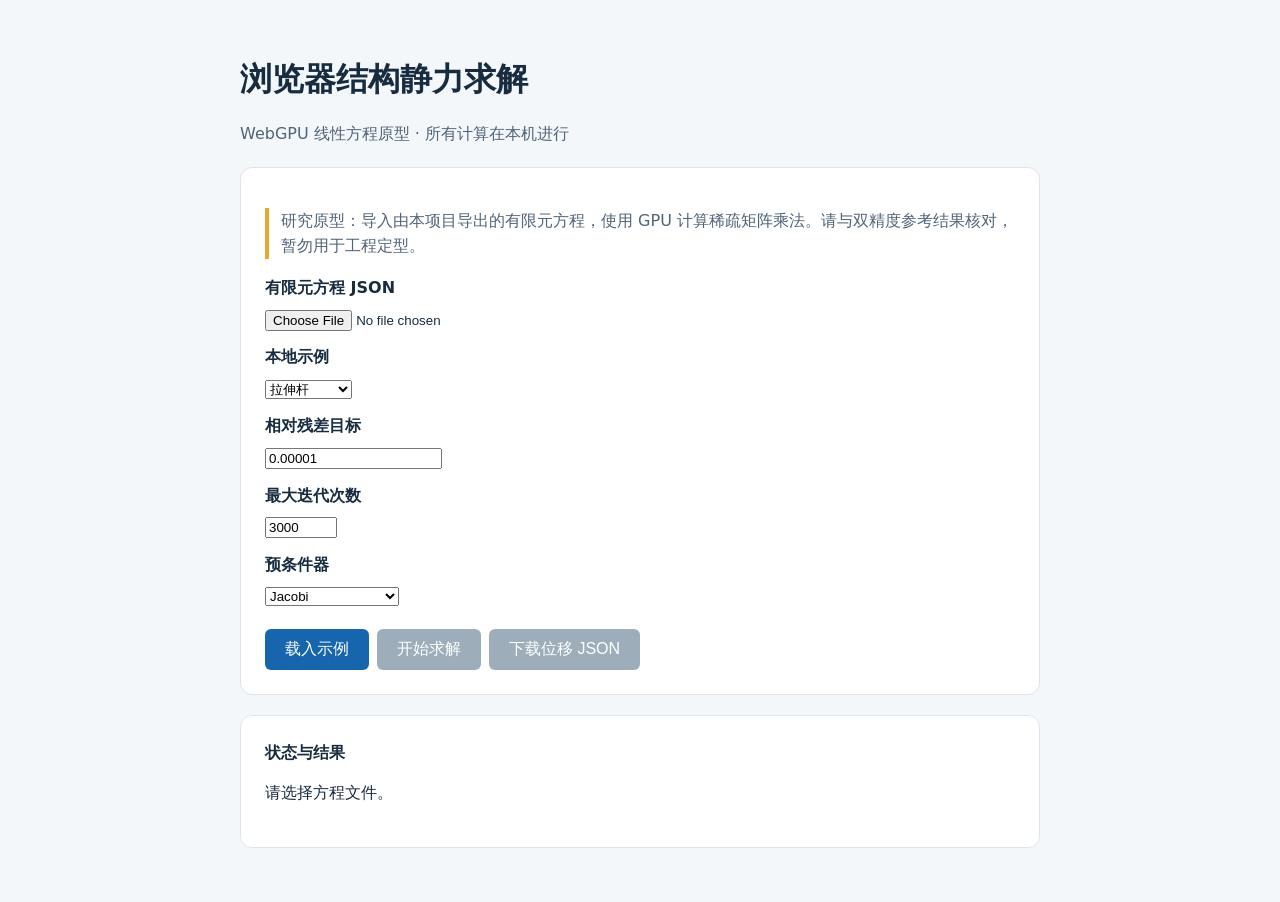
==== .agents/skills/structural-solver/web/index.html @ 6da634e3 "feat: expand mesh repair and browser structural solver Generated-By: Codex AI-Model: unknown" ====
<!doctype html>
<html lang="zh-CN">
<head>
  <meta charset="utf-8">
  <meta name="viewport" content="width=device-width, initial-scale=1">
  <title>结构静力 · 浏览器求解原型</title>
  <style>
    body { font: 16px/1.6 system-ui, sans-serif; background: #f4f7fa; color: #182c40; margin: 0; }
    main { max-width: 800px; margin: 6vh auto; padding: 0 24px; }
    h1 { margin-bottom: .25em; } p { color: #506478; }
    section { background: white; border: 1px solid #dbe5ee; border-radius: 12px; padding: 24px; margin: 20px 0; }
    label { display: block; font-weight: 600; margin: 12px 0 6px; }
    input { max-width: 100%; } button { background: #1766ad; color: white; border: 0; border-radius: 6px; padding: 10px 20px; font-size: 16px; cursor: pointer; margin: 20px 8px 0 0; }
    button:disabled { background: #9daeba; cursor: default; } pre { white-space: pre-wrap; overflow-wrap: anywhere; }
    .notice { border-left: 4px solid #e5a72e; padding-left: 12px; } a { color: #1766ad; }
  </style>
</head>
<body><main>
  <h1>浏览器结构静力求解</h1>
  <p>WebGPU 线性方程原型 · 所有计算在本机进行</p>
  <section>
    <p class="notice">研究原型：导入由本项目导出的有限元方程，使用 GPU 计算稀疏矩阵乘法。请与双精度参考结果核对，暂勿用于工程定型。</p>
    <label for="input">有限元方程 JSON</label>
    <input id="input" type="file" accept=".json,application/json">
    <label for="case">本地示例</label>
    <select id="case"><option value="example.json">拉伸杆</option><option value="example-bending.json">悬臂梁弯曲</option></select>
    <label for="tolerance">相对残差目标</label>
    <input id="tolerance" type="number" value="0.00001" min="0.0000001" max="0.1" step="any">
    <label for="iterations">最大迭代次数</label>
    <input id="iterations" type="number" value="3000" min="1" max="10000" step="1">
    <label for="preconditioner">预条件器</label>
    <select id="preconditioner"><option value="jacobi">Jacobi</option><option value="block-jacobi">节点 3×3 块 Jacobi</option></select>
    <div><button id="example">载入示例</button><button id="solve" disabled>开始求解</button><button id="download" disabled>下载位移 JSON</button></div>
  </section>
  <section><strong>状态与结果</strong><pre id="result" role="status" aria-live="polite">请选择方程文件。</pre></section>
</main><script type="module" src="./app.js"></script></body></html>
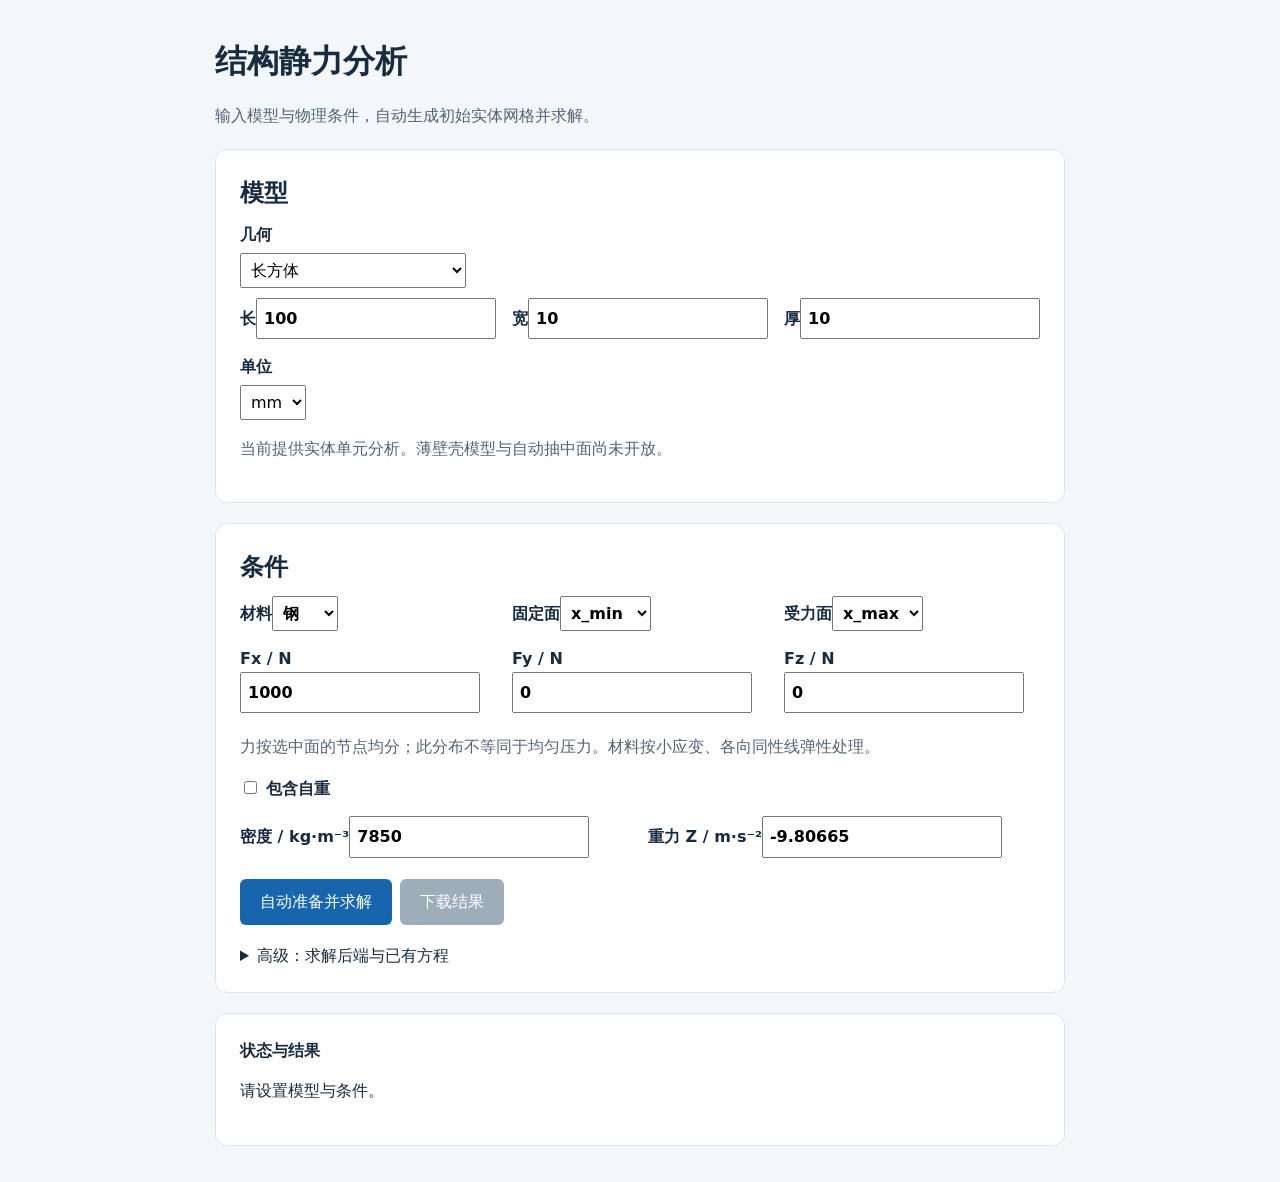
==== commit afae3bdc: "feat: extend structural solver and browser workflows Generated-By: Codex AI-Model: unknown" ====
--- a/.agents/skills/structural-solver/web/index.html
+++ b/.agents/skills/structural-solver/web/index.html
@@ -1,36 +1,30 @@
 <!doctype html>
-<html lang="zh-CN">
-<head>
-  <meta charset="utf-8">
-  <meta name="viewport" content="width=device-width, initial-scale=1">
-  <title>结构静力 · 浏览器求解原型</title>
-  <style>
-    body { font: 16px/1.6 system-ui, sans-serif; background: #f4f7fa; color: #182c40; margin: 0; }
-    main { max-width: 800px; margin: 6vh auto; padding: 0 24px; }
-    h1 { margin-bottom: .25em; } p { color: #506478; }
-    section { background: white; border: 1px solid #dbe5ee; border-radius: 12px; padding: 24px; margin: 20px 0; }
-    label { display: block; font-weight: 600; margin: 12px 0 6px; }
-    input { max-width: 100%; } button { background: #1766ad; color: white; border: 0; border-radius: 6px; padding: 10px 20px; font-size: 16px; cursor: pointer; margin: 20px 8px 0 0; }
-    button:disabled { background: #9daeba; cursor: default; } pre { white-space: pre-wrap; overflow-wrap: anywhere; }
-    .notice { border-left: 4px solid #e5a72e; padding-left: 12px; } a { color: #1766ad; }
-  </style>
-</head>
-<body><main>
-  <h1>浏览器结构静力求解</h1>
-  <p>WebGPU 线性方程原型 · 所有计算在本机进行</p>
-  <section>
-    <p class="notice">研究原型：导入由本项目导出的有限元方程，使用 GPU 计算稀疏矩阵乘法。请与双精度参考结果核对，暂勿用于工程定型。</p>
-    <label for="input">有限元方程 JSON</label>
-    <input id="input" type="file" accept=".json,application/json">
-    <label for="case">本地示例</label>
-    <select id="case"><option value="example.json">拉伸杆</option><option value="example-bending.json">悬臂梁弯曲</option></select>
-    <label for="tolerance">相对残差目标</label>
-    <input id="tolerance" type="number" value="0.00001" min="0.0000001" max="0.1" step="any">
-    <label for="iterations">最大迭代次数</label>
-    <input id="iterations" type="number" value="3000" min="1" max="10000" step="1">
-    <label for="preconditioner">预条件器</label>
-    <select id="preconditioner"><option value="jacobi">Jacobi</option><option value="block-jacobi">节点 3×3 块 Jacobi</option></select>
-    <div><button id="example">载入示例</button><button id="solve" disabled>开始求解</button><button id="download" disabled>下载位移 JSON</button></div>
-  </section>
-  <section><strong>状态与结果</strong><pre id="result" role="status" aria-live="polite">请选择方程文件。</pre></section>
+<html lang="zh-CN"><head><meta charset="utf-8"><meta name="viewport" content="width=device-width, initial-scale=1">
+<title>结构静力 · 模型与条件</title>
+<style>
+[hidden]{display:none!important}
+body{font:16px/1.6 system-ui,sans-serif;background:#f4f7fa;color:#182c40;margin:0}main{max-width:850px;margin:4vh auto;padding:0 24px}h1{margin-bottom:.2em}p{color:#506478}section{background:white;border:1px solid #dbe5ee;border-radius:12px;padding:24px;margin:20px 0}label{display:block;font-weight:600;margin:10px 0 5px}input,select{font:inherit;max-width:100%;box-sizing:border-box;padding:6px}button{background:#1766ad;color:white;border:0;border-radius:6px;padding:10px 20px;font:inherit;cursor:pointer;margin:16px 8px 0 0}button:disabled{background:#9daeba;cursor:default}pre{white-space:pre-wrap;overflow-wrap:anywhere}.row{display:flex;flex-wrap:wrap;gap:16px}.row>label{flex:1;min-width:140px}details{margin-top:18px}h2{margin:0}
+</style></head><body><main>
+<h1>结构静力分析</h1><p>输入模型与物理条件，自动生成初始实体网格并求解。</p>
+<form id="analysis">
+<section><h2>模型</h2>
+<label for="geometry">几何</label><select id="geometry"><option value="box">长方体</option><option value="stl">STL 实体</option><option value="hinge">简化铰链（单一连续实体）</option></select>
+<label id="stl-field" hidden>STL 文件<input id="stl" type="file" accept=".stl"></label>
+<div class="row"><label>长<input id="length" type="number" value="100" min="0.01" step="any" required></label><label>宽<input id="width" type="number" value="10" min="0.01" step="any" required></label><label>厚<input id="height" type="number" value="10" min="0.01" step="any" required></label></div>
+<label for="units">单位</label><select id="units"><option value="mm">mm</option><option value="m">m</option></select>
+<p>当前提供实体单元分析。薄壁壳模型与自动抽中面尚未开放。</p>
+</section>
+<section><h2>条件</h2>
+<div class="row"><label>材料<select id="material"><option value="steel">钢</option><option value="aluminum">铝</option><option value="titanium">钛</option><option value="cast_iron">铸铁</option></select></label><label>固定面<select id="fix"><option>x_min</option><option>x_max</option><option>y_min</option><option>y_max</option><option>z_min</option><option>z_max</option></select></label><label>受力面<select id="face"><option>x_max</option><option>x_min</option><option>y_min</option><option>y_max</option><option>z_min</option><option>z_max</option></select></label></div>
+<div class="row"><label>Fx / N<input id="fx" type="number" value="1000" step="any" required></label><label>Fy / N<input id="fy" type="number" value="0" step="any" required></label><label>Fz / N<input id="fz" type="number" value="0" step="any" required></label></div>
+<p>力按选中面的节点均分；此分布不等同于均匀压力。材料按小应变、各向同性线弹性处理。</p>
+<label><input id="self-weight" type="checkbox"> 包含自重</label>
+<div class="row"><label>密度 / kg·m⁻³<input id="density" type="number" value="7850" min="1" step="any"></label><label>重力 Z / m·s⁻²<input id="gravity-z" type="number" value="-9.80665" step="any"></label></div>
+<button type="submit" id="solve">自动准备并求解</button><button type="button" id="download" disabled>下载结果</button>
+<details><summary>高级：求解后端与已有方程</summary>
+<label for="backend">后端</label><select id="backend"><option value="auto">自动（GPU 优先，必要时 CPU）</option><option value="gpu">Rust + WebGPU</option><option value="cpu">Rust CPU 双精度</option></select>
+<label for="input">导入已准备方程 JSON</label><input id="input" type="file" accept=".json"><button type="button" id="prepared">求解已载入方程</button>
+</details>
+</section></form>
+<section><strong>状态与结果</strong><pre id="result" role="status" aria-live="polite">请设置模型与条件。</pre></section>
 </main><script type="module" src="./app.js"></script></body></html>
